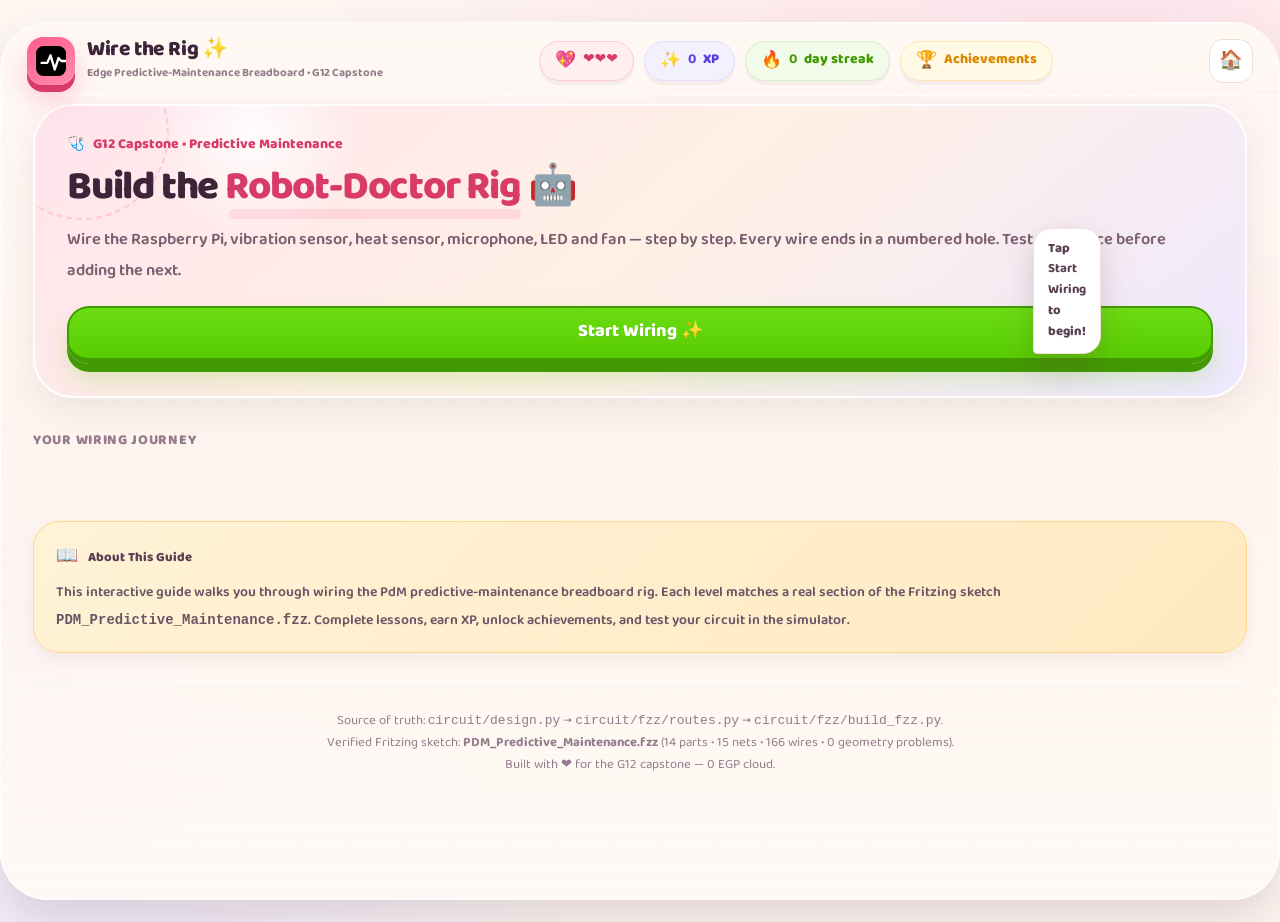
==== circuit/out/guide/index.html @ 57486520 "feat(docs): add complete interactive wiring guide project - circuit/out/guide/index.html - main HTML" ====
<!DOCTYPE html>
<html lang="en">
<head>
<meta charset="UTF-8">
<meta name="viewport" content="width=device-width, initial-scale=1.0">
<meta name="theme-color" content="#FFF8F3">
<title>✨ Wire the Robot-Doctor Rig — Interactive Guide</title>
<link rel="preconnect" href="https://fonts.googleapis.com">
<link rel="preconnect" href="https://fonts.gstatic.com" crossorigin>
<link href="https://fonts.googleapis.com/css2?family=Baloo+Bhaijaan+2:wght@500;600;700;800&display=swap" rel="stylesheet">
<link rel="stylesheet" href="styles.css">
</head>
<body>
  <div class="backdrop" aria-hidden="true"></div>
  <canvas id="fx" width="1500" height="900" aria-hidden="true"></canvas>
  <div id="toast" role="status" aria-live="polite"></div>

  <!-- ===== CELEBRATION ===== -->
  <div class="celebrate" id="celebrate">
    <div class="celebrate-card">
      <div class="big">🎉</div>
      <h2 id="celebrate-title">Level Complete!</h2>
      <p id="celebrate-msg">You nailed it, cutie 💖</p>
      <div class="xp-gain" id="celebrate-xp"><span class="em">✨</span><b id="celebrate-xp-text">+0 XP</b></div>
      <button class="btn rose wide" onclick="closeCelebration()">Next Level ➜</button>
    </div>
  </div>

  <!-- ===== MODAL ===== -->
  <div class="modal-backdrop" id="modal">
    <div class="modal">
      <h3 id="modal-title">Title</h3>
      <p id="modal-body">Body</p>
      <button class="btn rose wide" id="btn-modal-ok">Got it ✨</button>
    </div>
  </div>

  <div id="app">
    <div class="app">
      <!-- ===== TOPBAR ===== -->
      <div class="topbar">
        <div class="brand">
          <div class="brand-mark"><svg viewBox="0 0 64 64"><rect width="64" height="64" rx="16" fill="%23FF5C8A"/><path d="M12 36h12l7-16 9 30 8-24 6 6h9" fill="none" stroke="#fff" stroke-width="5" stroke-linecap="round" stroke-linejoin="round"/></svg></div>
          <div>
            <div class="brand-name">Wire the Rig <span style="font-weight:700">✨</span></div>
            <div class="brand-sub">Edge Predictive-Maintenance Breadboard • G12 Capstone</div>
          </div>
        </div>
        <div class="top-stats">
          <div class="chip rose"><span class="em">💖</span><b id="stat-hearts">❤❤❤</b></div>
          <div class="chip violet"><span class="em">✨</span><b id="stat-xp">0</b> XP</div>
          <div class="chip green"><span class="em">🔥</span><b id="stat-streak">0</b> day streak</div>
          <div class="chip amber" id="btn-achievements" onclick="showAchievementsModal()"><span class="em">🏆</span>Achievements</div>
        </div>
        <button class="icon-btn" onclick="showScreen('dashboard')" title="Dashboard">🏠</button>
      </div>

      <div class="content">
        <!-- ===== DASHBOARD ===== -->
        <section id="screen-dashboard" class="screen active">
          <section class="hero">
            <div class="hero-content">
              <div class="eyebrow"><span class="em">🩺</span> G12 Capstone • Predictive Maintenance</div>
              <h1>Build the <span class="hl">Robot-Doctor Rig</span> 🤖</h1>
              <p>Wire the Raspberry Pi, vibration sensor, heat sensor, microphone, LED and fan — step by step.
              Every wire ends in a numbered hole. Test each piece before adding the next.</p>
              <button class="btn primary wide" id="btn-start">Start Wiring ✨</button>
            </div>
            <div class="mascot-wrap">
              <img class="mascot" src="https://cdn-icons-png.flaticon.com/512/2976/2976652.png" alt="robot mascot" onerror="this.style.display='none'">
              <div class="mascot-bubble">Tap <b>Start Wiring</b> to begin!</div>
            </div>
          </section>

          <div class="path-wrap">
            <div class="path-title">Your Wiring Journey</div>
            <div class="path">
              <div class="path-steps" id="path"></div>
            </div>
          </div>

          <div class="love-note amber">
            <div class="k"><span class="em">📖</span>About This Guide</div>
            <p>This interactive guide walks you through wiring the PdM predictive-maintenance breadboard rig.
            Each level matches a real section of the Fritzing sketch <code>PDM_Predictive_Maintenance.fzz</code>.
            Complete lessons, earn XP, unlock achievements, and test your circuit in the simulator.</p>
          </div>
        </section>

        <!-- ===== LEVEL SCREEN ===== -->
        <section id="screen-level" class="screen">
          <button class="btn ghost" id="btn-back-dash" style="margin-bottom:18px">← Back to Dashboard</button>
          <div class="path-wrap" style="margin-bottom:10px">
            <div class="path-title">Level <span id="lv-num">1</span></div>
            <div class="path" style="padding:0">
              <div class="path-steps" style="justify-content:flex-start;max-width:none"></div>
            </div>
          </div>
          <div class="level-head" style="background:linear-gradient(135deg,var(--uc),var(--ucd))">
            <div class="level-head-top">
              <div class="level-num" id="lv-num">1</div>
              <div>
                <h2 id="lv-title">Level Title</h2>
                <p id="lv-sub">Level subtitle</p>
              </div>
              <div class="level-prog" id="lv-prog-text">0 / 0</div>
            </div>
            <div class="level-bar"><i id="lv-prog-bar" style="width:0%"></i></div>
          </div>
          <div class="level-body">
            <div>
              <div class="love-note" style="border-color:var(--uc);background:linear-gradient(135deg,color-mix(in srgb,var(--uc) 12%,#fff),#fff)">
                <div class="k"><span class="em" id="lv-icon">🔌</span><span id="lv-mascot">🔌</span> <span id="lv-title-inline">Level Title</span></div>
                <p id="lv-desc">Level description goes here.</p>
                <div class="chip-row" style="margin-top:10px">
                  <span class="pill rose">✨ <b id="lv-xp">40</b> XP</span>
                  <span class="pill violet">⏱ <b id="lv-est">10 min</b></span>
                </div>
              </div>
              <h3 style="margin:22px 0 10px;font-size:17px;font-weight:800;color:var(--ink-soft)">📚 Lessons</h3>
              <div id="lv-lessons"></div>
            </div>
            <div>
              <div class="photo-card">
                <div class="photo-media">
                  <img id="lv-part-photo" src="" alt="Level part" onerror="this.style.display='none';this.parentElement.querySelector('.photo-fallback').style.display='flex'">
                  <div class="photo-fallback"><div class="em" id="lv-part-emoji">🔧</div>Level artwork</div>
                </div>
                <div class="photo-cap" id="lv-part-cap">Level part</div>
                <div class="photo-desc" id="lv-part-desc">Wire this part in the lessons below.</div>
              </div>
              <div class="love-note green" style="margin-top:18px">
                <div class="k"><span class="em">🎯</span>Level Goal</div>
                <p>Complete all lessons in this level to unlock the next one and earn <b id="lv-goal-xp">40 XP</b>.</p>
              </div>
            </div>
          </div>
        </section>

        <!-- ===== LESSON SCREEN ===== -->
        <section id="screen-lesson" class="screen">
          <button class="btn ghost" id="btn-back-level" style="margin-bottom:18px">← Back to Level</button>
          <div class="hero" style="margin-bottom:0">
            <div class="hero-content">
              <div class="eyebrow"><span class="em">📖</span>Lesson</div>
              <h1 id="les-title">Lesson Title</h1>
              <p id="les-goal">Lesson goal</p>
              <div class="chip-row" style="margin-bottom:10px">
                <span class="pill" id="les-emoji" style="background:var(--rose-soft);color:var(--rose-dark)">📖 Lesson</span>
                <span class="pill green">✅ Checklist to finish</span>
              </div>
            </div>
          </div>
          <div class="level-body">
            <div>
              <div id="les-content"></div>
              <table class="wire">
                <thead>
                  <tr><th style="width:26%">From (Pin)</th><th style="width:24%">Net</th><th style="width:34%">Connects To</th><th style="width:16%">Wire Colour</th></tr>
                </thead>
                <tbody id="les-wires"></tbody>
              </table>
              <div id="les-tips" class="love-note rose" style="margin-top:18px"></div>
              <div class="checklist">
                <h4>✅ Lesson Checklist</h4>
                <div id="les-checklist"></div>
              </div>
              <div style="margin-top:18px">
                <button class="btn primary wide" onclick="markLessonComplete()">Finish Lesson ✨</button>
              </div>
            </div>
            <div>
              <div class="photo-card">
                <div class="photo-media">
                  <img id="les-part-photo" src="" alt="Part" onerror="this.style.display='none';this.parentElement.querySelector('.photo-fallback').style.display='flex'">
                  <div class="photo-fallback"><div class="em">🔧</div>Part artwork</div>
                </div>
                <div class="photo-cap" id="les-part-cap">Part</div>
                <div class="photo-desc" id="les-part-desc">Wire this part carefully.</div>
              </div>
              <div id="les-quiz" class="quiz-item" style="margin-top:20px"></div>
              <div id="les-simulator" class="sim-visual" style="margin-top:20px"></div>
            </div>
          </div>
        </section>

        <!-- ===== SIMULATOR SCREEN ===== -->
        <section id="screen-simulator" class="screen">
          <button class="btn ghost" id="btn-back-sim" style="margin-bottom:18px">← Back to Lesson</button>
          <div id="sim-content"></div>
        </section>

        <!-- ===== CELEBRATION SCREEN ===== -->
        <section id="screen-celebration" class="screen">
          <div class="celebrate-card" style="position:relative">
            <div class="big">🏆</div>
            <h2>All Levels Complete!</h2>
            <p>You've wired the entire Robot-Doctor Rig. Congratulations, engineer 💖</p>
            <div class="xp-gain"><span class="em">🏆</span><b>Rig Master</b> badge unlocked</div>
            <button class="btn green wide" onclick="showScreen('dashboard')">Back to Dashboard</button>
          </div>
        </section>

        <div class="foot">
          Source of truth: <code>circuit/design.py</code> → <code>circuit/fzz/routes.py</code> → <code>circuit/fzz/build_fzz.py</code>.<br>
          Verified Fritzing sketch: <b>PDM_Predictive_Maintenance.fzz</b> (14 parts • 15 nets • 166 wires • 0 geometry problems).<br>
          Built with ❤️ for the G12 capstone — 0 EGP cloud.
        </div>
      </div>
    </div>
  </div>

  <script src="content.js"></script>
  <script src="app.js"></script>
  <script src="app2.js"></script>
</body>
</html>
---- circuit/out/guide/styles.css ----
/*
 * ============================================================================
   PDM RIG WIRING GUIDE — STYLESHEET
   Girly Duolingo "إشارات الحب" aesthetic: pastel rose/violet/green,
   rounded everything, 3D buttons, confetti-ready, desktop-first.
   ============================================================================
*/

:root{
  --bg:#FFF8F3;
  --bg-deep:#FFEFE6;
  --ink:#3D2438;
  --ink-soft:#5A4052;
  --muted:#947C8C;
  --line:#F1DED5;
  --card:#FFFFFF;
  --rose:#FF5C8A;
  --rose-dark:#D93B69;
  --rose-soft:#FFE3EC;
  --violet:#7C5CFF;
  --violet-dark:#5B3FE0;
  --violet-soft:#EFEAFF;
  --green:#58CC02;
  --green-dark:#429A02;
  --green-soft:#EAFBDA;
  --amber:#FFB020;
  --amber-dark:#D98A00;
  --amber-soft:#FFF3D6;
  --sky:#38BDF8;
  --danger:#FF5A5A;
  --danger-soft:#FFECEC;
  --shadow:0 12px 34px rgba(82,42,63,.09);
  --shadow-soft:0 6px 18px rgba(82,42,63,.07);
  --shadow-hard:0 20px 50px rgba(82,42,63,.18);
  --radius:28px;
  --font:"Baloo Bhaijaan 2",system-ui,sans-serif;
  --mono:"Courier New",monospace;
  --nav-h:76px;
  --uc:var(--rose);
  --ucd:var(--rose-dark);
  --ue:🔌;
}

*{box-sizing:border-box;-webkit-tap-highlight-color:transparent}
html{scroll-behavior:smooth}
body{
  margin:0; min-height:100dvh;
  background:
    radial-gradient(1400px 800px at 85% -10%, #FFE3EC 0%, transparent 55%),
    radial-gradient(1000px 700px at 5% 110%, #EFEAFF 0%, transparent 55%),
    var(--bg);
  color:var(--ink); font-family:var(--font); font-size:16px;
  line-height:1.7; overflow-x:hidden;
}
body::before,body::after{
  content:"";position:fixed;z-index:0;border-radius:50%;filter:blur(8px);
  pointer-events:none;opacity:.5;
}
body::before{width:220px;height:220px;right:-90px;top:25%;background:radial-gradient(circle,#FFC7D9 0%,transparent 70%)}
body::after{width:300px;height:300px;left:-110px;bottom:15%;background:radial-gradient(circle,#D9D0FF 0%,transparent 70%)}
.backdrop{
  position:fixed;inset:0;z-index:0;pointer-events:none;
  background-image:radial-gradient(rgba(255,92,138,.12) 1.2px,transparent 1.2px);
  background-size:26px 26px;
  mask-image:linear-gradient(to bottom,transparent,#000 10%,#000 90%,transparent);
}
button,input{font-family:inherit}
button{cursor:pointer;border:0;background:none;color:inherit}
button:disabled{cursor:not-allowed;opacity:.5}
h1,h2,h3,h4,p{margin:0}
a{color:inherit;text-decoration:none}
::selection{background:var(--rose);color:#fff}
svg{display:block}
:focus-visible{outline:3px solid rgba(124,92,255,.5);outline-offset:3px;border-radius:14px}

/* ===== confetti canvas ===== */
canvas#fx{position:fixed;inset:0;z-index:60;pointer-events:none}

/* ===== app shell (desktop-centered) ===== */
#app{position:relative;z-index:1}
.app{
  position:relative; width:100%; max-width:1280px;
  min-height:calc(100dvh - 44px); margin:22px auto;
  background:linear-gradient(180deg,rgba(255,249,245,.7),rgba(255,244,238,.85) 45%,rgba(255,249,245,.95));
  border:1px solid rgba(255,255,255,.9);
  border-radius:48px; box-shadow:var(--shadow-hard);
  overflow:clip; padding-bottom:40px; display:flex; flex-direction:column;
}
@media(max-width:760px){
  .app{min-height:calc(100dvh - 22px);border-radius:32px;margin:11px auto}
}

/* ===== topbar ===== */
.topbar{
  position:sticky;top:0;z-index:45;
  display:flex;align-items:center;justify-content:space-between;gap:12px;
  padding:14px 26px 10px;
  background:linear-gradient(180deg,rgba(255,248,243,.97),rgba(255,248,243,.82) 70%,rgba(255,248,243,0));
  backdrop-filter:blur(16px); border-bottom:1px solid rgba(255,255,255,.6);
}
.brand{display:flex;align-items:center;gap:12px;min-width:0}
.brand-mark{
  width:48px;height:48px;border-radius:16px;flex:none;
  display:grid;place-items:center;
  background:linear-gradient(145deg,var(--rose),#FF8DAE);
  box-shadow:0 7px 0 var(--rose-dark),0 14px 24px rgba(255,92,138,.3);
}
.brand-mark svg{width:30px;height:30px}
.brand-name{font-family:var(--font);font-weight:800;font-size:21px;line-height:1.1;letter-spacing:-.4px}
.brand-sub{font-size:11.5px;color:var(--muted);font-weight:700;margin-top:2px}
.top-stats{display:flex;align-items:center;gap:10px}
.chip{
  display:inline-flex;align-items:center;gap:7px;
  height:40px;padding:0 15px;border-radius:99px;
  background:#fff;border:1.8px solid var(--line);
  font-size:14px;font-weight:800;color:var(--ink-soft);
  box-shadow:0 4px 0 rgba(82,42,63,.05);
}
.chip .em{font-size:17px;line-height:1}
.chip.rose{color:var(--rose-dark);border-color:#FFC7D9;background:#FFEFEE}
.chip.violet{color:var(--violet-dark);border-color:#E2DCFF;background:#F4F1FF}
.chip.green{color:var(--green-dark);border-color:#D9EBCB;background:#F2FBE9}
.chip.amber{color:var(--amber-dark);border-color:#FFE3B3;background:#FFF9E6}
.icon-btn{
  width:44px;height:44px;border-radius:14px;display:grid;place-items:center;
  background:#fff;border:1.8px solid var(--line);font-size:19px;
  transition:transform .15s,background .15s,box-shadow .15s;
}
.icon-btn:hover{background:var(--rose-soft)}
.icon-btn:active{transform:scale(.92)}

/* ===== content area ===== */
.content{padding:0 32px 60px;flex:1;overflow-y:auto}
.screen{display:none}
.screen.active{display:block;animation:fadeIn .5s ease both}
@keyframes fadeIn{from{opacity:0;transform:translateY(14px)}to{opacity:1;transform:none}}

/* ===== shared ===== */
.section-title{display:flex;align-items:center;justify-content:space-between;gap:14px;margin:28px 0 16px}
.section-title h2{font-family:var(--font);font-size:26px;font-weight:800;letter-spacing:-.6px}
.section-title .tiny{font-size:12.5px;color:var(--muted);font-weight:700}
.btn{
  position:relative;display:inline-flex;align-items:center;justify-content:center;gap:9px;
  min-height:58px;padding:0 26px;border-radius:22px;
  font-family:var(--font);font-size:18px;font-weight:800;line-height:1.2;
  background:#fff;color:var(--ink);
  border:2px solid var(--line);border-bottom-width:6px;
  transition:transform .12s,box-shadow .12s,filter .2s;user-select:none;
}
.btn:active{transform:translateY(5px);border-bottom-width:2px}
.btn.primary{
  background:linear-gradient(180deg,#6BDD12,var(--green));
  border-color:var(--green-dark);color:#fff;
  text-shadow:0 1px 0 rgba(0,0,0,.1);
  box-shadow:0 8px 0 var(--green-dark),0 15px 26px rgba(88,204,2,.22);
}
.btn.primary:active{box-shadow:0 4px 0 var(--green-dark)}
.btn.rose{
  background:linear-gradient(180deg,#FF7BA2,var(--rose));
  border-color:var(--rose-dark);color:#fff;
  box-shadow:0 8px 0 var(--rose-dark),0 15px 26px rgba(255,92,138,.22);
}
.btn.rose:active{box-shadow:0 4px 0 var(--rose-dark)}
.btn.violet{
  background:linear-gradient(180deg,#9A86FF,var(--violet));
  border-color:var(--violet-dark);color:#fff;
  box-shadow:0 8px 0 var(--violet-dark),0 15px 26px rgba(124,92,255,.22);
}
.btn.violet:active{box-shadow:0 4px 0 var(--violet-dark)}
.btn.green{
  background:linear-gradient(180deg,#8BE03F,var(--green));
  border-color:var(--green-dark);color:#fff;
  box-shadow:0 8px 0 var(--green-dark),0 15px 26px rgba(88,204,2,.22);
}
.btn.green:active{box-shadow:0 4px 0 var(--green-dark)}
.btn.ghost{background:#fff;border-color:var(--line);color:var(--ink-soft);box-shadow:0 5px 0 rgba(82,42,63,.06)}
.btn.ghost:active{box-shadow:0 2px 0 rgba(82,42,63,.06)}
.btn.wide{width:100%}
.btn[disabled]{opacity:.45;filter:grayscale(.3);pointer-events:none}
.btn .arrow{transition:transform .2s}
.btn:hover .arrow{transform:translateX(-5px)}
.pill{
  display:inline-flex;align-items:center;gap:7px;
  padding:5px 14px;border-radius:99px;
  font-size:12px;font-weight:800;letter-spacing:.4px;
}
.pill.rose{background:var(--rose-soft);color:var(--rose-dark)}
.pill.violet{background:var(--violet-soft);color:var(--violet-dark)}
.pill.green{background:var(--green-soft);color:var(--green-dark)}
.pill.amber{background:var(--amber-soft);color:var(--amber-dark)}
.pill.blue{background:#E3F8FE;color:#0E7C86}

/* ===== hero ===== */
.hero{
  position:relative;overflow:hidden;margin:8px 0 22px;padding:28px 32px 32px;
  border-radius:40px;
  background:
    radial-gradient(180px 180px at 18% 10%,rgba(255,255,255,.9),transparent 60%),
    linear-gradient(140deg,#FFE4ED 0%,#FFF0E5 50%,#EEE8FF 100%);
  border:2px solid rgba(255,255,255,.94);
  box-shadow:var(--shadow);
}
.hero::after{
  content:"";position:absolute;left:-40px;top:-60px;width:170px;height:170px;border-radius:50%;
  border:2px dashed rgba(255,92,138,.22);
}
.hero-content{position:relative;z-index:2}
.eyebrow{display:flex;align-items:center;gap:9px;font-size:14px;font-weight:800;color:var(--rose-dark);margin-bottom:8px}
.hero h1{font-family:var(--font);font-size:40px;line-height:1.18;font-weight:800;letter-spacing:-1.2px;margin:0 0 12px}
.hero h1 .hl{color:var(--rose-dark);position:relative;white-space:nowrap}
.hero h1 .hl::after{content:"";position:absolute;left:4px;right:0;bottom:4px;height:10px;border-radius:12px;background:rgba(255,92,138,.14);z-index:-1}
.hero p{font-size:16.5px;line-height:1.9;color:#7B5F70;font-weight:600;margin-bottom:18px}
.mascot-wrap{position:absolute;right:-6px;bottom:-10px;width:180px;z-index:3;filter:drop-shadow(0 16px 18px rgba(110,56,84,.15))}
.mascot{width:100%;height:auto;animation:floaty 5.5s ease-in-out infinite;transform-origin:50% 84%}
@keyframes floaty{0%,100%{transform:translateY(0) rotate(-1deg)}50%{transform:translateY(-12px) rotate(1deg)}}
.mascot-bubble{
  position:absolute;right:150px;bottom:52px;z-index:4;
  background:#fff;border:1.8px solid var(--line);border-radius:18px 18px 18px 4px;
  padding:10px 14px;font-size:13px;font-weight:800;color:var(--ink-soft);
  box-shadow:var(--shadow-soft);max-width:170px;line-height:1.6;
}
.mascot-bubble::after{content:"";position:absolute;right:-12px;top:26px;width:0;height:0;border:12px solid transparent;border-left-color:#fff;border-top-width:0}

/* ===== path / levels dashboard ===== */
.path-wrap{padding:10px 0 6px}
.path-title{font-size:14px;font-weight:800;color:var(--muted);letter-spacing:.7px;text-transform:uppercase;margin-bottom:10px}
.path{
  position:relative;padding:24px 8px 8px;display:flex;flex-direction:column;align-items:center;gap:8px
}
.path::before{
  content:"";position:absolute;top:40px;bottom:40px;left:50%;transform:translateX(-50%);
  border-left:3px dashed #EAD7CE;z-index:0;
}
.path-steps{display:flex;gap:0;justify-content:center;position:relative;z-index:1;width:100%;max-width:1100px}
.path-step{position:relative;display:flex;flex-direction:column;align-items:center;gap:10px;padding:8px 0;width:calc(100% / 5)}
.node{
  position:relative;width:72px;height:72px;border-radius:50%;display:grid;place-items:center;
  background:#fff;border:3.5px solid #EBD9D0;
  box-shadow:0 8px 0 #E3CCC2,0 14px 24px rgba(82,42,63,.08);
  font-size:30px;transition:transform .15s,box-shadow .15s;cursor:pointer;
}
.node:active{transform:translateY(5px) scale(.95);box-shadow:0 4px 0 #E3CCC2}
.node.done{background:linear-gradient(180deg,#EEFFE1,var(--green-soft));border-color:#BFE89D;
  box-shadow:0 8px 0 #B5DF92,0 14px 24px rgba(88,204,2,.12);font-size:28px}
.node.current{border-color:var(--rose);box-shadow:0 8px 0 var(--rose-dark),0 0 0 8px rgba(255,92,138,.16),0 16px 30px rgba(255,92,138,.16)}
.node.current::before{content:"";position:absolute;inset:-10px;border-radius:50%;border:2px solid rgba(255,92,138,.35);animation:pulseRing 2s ease-out infinite}
@keyframes pulseRing{0%{transform:scale(.9);opacity:.85}70%{transform:scale(1.2);opacity:0}100%{opacity:0}}
.node .badge-done{position:absolute;right:-5px;bottom:-4px;width:26px;height:26px;border-radius:50%;background:var(--green);color:#fff;
  display:grid;place-items:center;font-size:14px;border:3px solid #fff;font-weight:800}
.node-info{max-width:230px;transition:transform .15s;text-align:center}
.node-info strong{display:block;font-size:14px;font-weight:800;line-height:1.35;color:var(--ink)}
.node-info span{display:block;font-size:11px;color:var(--muted);font-weight:700;margin-top:3px}
.node-info .now{display:inline-flex;align-items:center;gap:5px;color:var(--rose-dark);font-size:10.5px;font-weight:800;margin-top:4px}
.path-step.done .node-info strong{color:var(--ink-soft)}

/* ===== love note ===== */
.love-note{
  position:relative;margin:20px 0 6px;padding:20px 22px 18px;border-radius:26px;
  background:#fff;border:1.8px solid var(--line);box-shadow:var(--shadow-soft)
}
.love-note.rose{background:linear-gradient(135deg,#FFE4ED,#FFEFEE);border-color:#FFC7D9}
.love-note.violet{background:linear-gradient(135deg,#EFEAFF,#F4F1FF);border-color:#E2DCFF}
.love-note.green{background:linear-gradient(135deg,#EAFBDA,#F2FBE9);border-color:#D9EBCB}
.love-note.amber{background:linear-gradient(135deg,#FFF3D6,#FFE9C2);border-color:#FFD98A}
.love-note .k{font-size:13px;font-weight:800;color:var(--ink-soft);margin-bottom:7px;display:flex;align-items:center;gap:10px}
.love-note .k .em{font-size:18px}
.love-note p{font-size:14px;line-height:1.9;color:#6A5567;font-weight:600;margin:0}

/* ===== level card ===== */
.level-card{
  background:var(--card);border-radius:38px;border:1.8px solid var(--line);
  box-shadow:var(--shadow);margin:26px 0;overflow:hidden;display:none
}
.level-card.current{display:block;animation:fadeIn .55s ease both}
.level-head{
  position:relative;overflow:hidden;padding:24px 28px 18px;color:#fff;
  box-shadow:0 9px 0 color-mix(in srgb,var(--ucd) 70%,#000 14%),0 18px 30px color-mix(in srgb,var(--uc) 20%,transparent)
}
.level-head::after{
  content:var(--ue);position:absolute;right:-18px;bottom:-36px;font-size:150px;opacity:.11;line-height:1;transform:rotate(-5deg)
}
.level-head-top{display:flex;align-items:center;gap:14px;position:relative;z-index:1;flex-wrap:wrap}
.level-num{width:46px;height:46px;border-radius:14px;flex:none;display:grid;place-items:center;
  background:rgba(255,255,255,.24);border:1px solid rgba(255,255,255,.32);font-family:var(--font);font-weight:800;font-size:18px}
.level-head h2{font-family:var(--font);font-size:25px;font-weight:800;line-height:1.28;letter-spacing:-.5px}
.level-head p{font-size:13px;color:rgba(255,255,255,.84);font-weight:600;margin-top:5px}
.level-prog{margin-inline-start:auto;font-size:12px;font-weight:800;background:rgba(255,255,255,.2);
  padding:6px 14px;border-radius:99px}
.level-bar{position:relative;height:11px;border-radius:99px;background:rgba(0,0,0,.14);margin-top:12px;overflow:hidden}
.level-bar i{display:block;height:100%;border-radius:99px;background:#fff;transition:width .7s ease;box-shadow:0 0 16px rgba(255,255,255,.7)}

.level-body{padding:26px 30px 26px;display:grid;grid-template-columns:1.25fr 1fr;gap:26px}
@media(max-width:1050px){.level-body{grid-template-columns:1fr}}

/* ===== lesson item ===== */
.lesson-item{
  display:flex;align-items:center;gap:16px;
  background:#F7F9FC;border:1.8px solid #E3E9EF;border-radius:20px;
  padding:14px 18px;margin-bottom:12px;cursor:pointer;transition:all .2s
}
.lesson-item:hover{border-color:var(--violet);background:#F4F1FF;transform:translateY(-2px)}
.lesson-item.done{border-color:var(--green-dark);background:var(--green-soft);color:var(--green-dark)}
.li-mascot{font-size:28px;flex:none}
.li-info{flex:1;min-width:0}
.li-title{font-weight:800;font-size:15px;color:var(--ink);margin-bottom:3px}
.li-goal{font-size:12.5px;color:var(--ink-soft);line-height:1.4}
.li-status{font-weight:800;font-size:13px;color:var(--muted)}
.lesson-item.done .li-status{color:var(--green-dark)}

/* ===== photo card ===== */
.photo-card{
  background:#fff;border:1.8px solid var(--line);border-radius:28px;overflow:hidden;box-shadow:var(--shadow-soft)
}
.photo-media{position:relative;aspect-ratio:4/3;background:#F4F7FA;overflow:hidden}
.photo-media img{width:100%;height:100%;object-fit:cover;display:block;transition:transform .5s}
.photo-media:hover img{transform:scale(1.04)}
.photo-fallback{
  width:100%;height:100%;display:flex;flex-direction:column;align-items:center;justify-content:center;
  gap:12px;color:var(--muted);font-size:1rem
}
.photo-fallback .em{font-size:48px}
.photo-cap{font-size:13px;color:var(--ink-soft);font-weight:800;padding:12px 18px 8px;text-align:center}
.photo-desc{font-size:12.5px;color:var(--muted);padding:0 18px 16px;text-align:center;line-height:1.7}

/* ===== wiring table ===== */
table.wire{width:100%;border-collapse:collapse;margin:16px 0;font-size:13.5px}
table.wire th{
  background:#F4F7FA;color:var(--muted);text-align:left;padding:12px 14px;
  border-bottom:3px solid var(--line);font-size:11.5px;font-weight:800;text-transform:uppercase;letter-spacing:.4px
}
table.wire td{padding:12px 14px;border-bottom:1px solid #F0F3F7;vertical-align:middle}
table.wire tr:hover{background:#FCFDFE}
table.wire tr.done{background:var(--green-soft)}
table.wire tr.done td{color:var(--ink-soft)}
.pin{font-weight:800;color:var(--violet-dark);font-family:var(--mono)}
.net{font-size:11.5px;font-weight:800;padding:3px 10px;border-radius:11px;display:inline-block}
.color-swatch{width:14px;height:14px;border-radius:6px;display:inline-block;margin-right:8px;vertical-align:middle;
  border:1px solid rgba(0,0,0,.12);box-shadow:0 1px 3px rgba(0,0,0,.08)}
.wire-color{font-family:var(--mono);font-size:12px;font-weight:800}
.why{font-size:12.5px;color:var(--ink-soft)}
.tag-part{font-size:11px;font-weight:800;color:var(--muted);text-transform:uppercase;letter-spacing:.4px}

/* ===== checklist ===== */
.checklist{margin:16px 0}
.checklist h4{margin:0 0 12px;font-size:14px;font-weight:800;text-transform:uppercase;letter-spacing:.5px;color:var(--muted)}
.check-item{
  display:flex;align-items:center;gap:14px;padding:12px 0;font-size:14px;
  border-bottom:1px dashed #F0F3F7;cursor:pointer;transition:opacity .15s
}
.check-item:last-child{border-bottom:none}
.check-item input{accent-color:var(--rose);width:22px;height:22px;flex-shrink:0;cursor:pointer}
.check-item .txt{flex:1}
.check-item.done .txt{text-decoration:line-through;color:var(--muted)}
.check-item .badge{font-size:11px;padding:3px 11px;border-radius:11px;background:#F4F7FA;color:var(--muted);white-space:nowrap;font-weight:800}
.check-item.done .badge{background:#D9F5DC;color:var(--green-dark)}

/* ===== quiz ===== */
.quiz-item{
  background:#fff;border:1.8px solid var(--line);border-radius:22px;padding:16px 20px;margin-bottom:14px
}
.q-question{font-weight:800;font-size:14.5px;color:var(--ink);margin-bottom:12px}
.q-options{display:flex;flex-wrap:wrap;gap:10px}
.q-opt{
  flex:1;min-width:120px;display:flex;align-items:center;justify-content:center;
  padding:14px 12px;border-radius:16px;background:#fff;border:1.8px solid var(--line);
  font-size:13.5px;font-weight:800;color:var(--ink);cursor:pointer;transition:all .2s
}
.q-opt:hover{border-color:var(--rose);background:#FFEFEE}
.q-opt.correct{border-color:var(--green-dark);background:var(--green-soft);color:var(--green-dark)}
.q-opt.wrong{border-color:var(--danger);background:var(--danger-soft);color:var(--danger)}
.q-opt:disabled{cursor:not-allowed}
.q-hint{font-size:12px;color:var(--muted);margin-top:8px;font-weight:700}
.quiz-none{font-size:13px;color:var(--muted);text-align:center;padding:20px}

/* ===== simulator ===== */
.sim-header{display:flex;align-items:center;justify-content:space-between;gap:16px;margin-bottom:14px}
.sim-title{font-weight:800;font-size:16px;color:var(--ink)}
.sim-status{font-size:13px;font-weight:800;color:var(--ink-soft)}
.sim-status.sim-success{color:var(--green-dark)}
.sim-visual{
  background:#F4F7FA;border:1.8px solid var(--line);border-radius:26px;padding:20px;
  display:flex;flex-direction:column;gap:18px;margin-bottom:16px
}
.sim-board{
  display:flex;gap:14px;flex-wrap:wrap;justify-content:center;align-items:flex-start
}
.sim-part{
  width:86px;height:86px;border-radius:20px;display:flex;align-items:center;justify-content:center;
  background:#fff;border:2px solid #DCE5EC;color:var(--ink);font-size:30px;
  box-shadow:0 4px 0 rgba(82,42,63,.05);transition:all .2s;cursor:pointer
}
.sim-part.sim-active{transform:scale(1.15);border-color:var(--rose);box-shadow:0 0 0 8px rgba(255,92,138,.2)}
.sim-readings{
  display:flex;flex-direction:column;gap:10px
}
.reading{display:flex;justify-content:space-between;padding:10px 16px;background:#fff;border-radius:14px;
  border:1.5px solid #E3E9EF;font-size:13.5px;font-weight:700}
.r-label{color:var(--ink-soft)}
.r-value{color:var(--ink);font-family:var(--mono)}
.sim-checks{display:flex;flex-wrap:wrap;gap:10px;margin-top:14px}
.sim-chip{
  display:flex;align-items:center;gap:9px;padding:10px 16px;border-radius:14px;
  background:#fff;border:1.8px solid var(--line);font-size:13px;font-weight:800;color:var(--ink);
  transition:all .2s
}
.sim-chip.sim-checked{border-color:var(--green-dark);background:var(--green-soft);color:var(--green-dark)}
.sim-chip.sim-unchecked{color:var(--muted)}
.sim-none{font-size:13px;color:var(--muted);text-align:center;padding:24px}

/* ===== toast ===== */
#toast{position:fixed;right:30px;bottom:30px;z-index:90;display:flex;flex-direction:column;gap:12px;pointer-events:none}
.toast{
  display:flex;align-items:center;gap:12px;background:#fff;border:1.8px solid var(--line);
  border-radius:18px;padding:12px 20px;box-shadow:0 12px 30px rgba(82,42,63,.16);
  animation:toastIn .4s ease;max-width:360px;pointer-events:auto
}
@keyframes toastIn{from{opacity:0;transform:translateY(24px) scale(.95)}to{opacity:1;transform:none}}
.toast .em{font-size:24px}
.toast b{font-weight:800;color:var(--ink)}
.toast span{font-size:13px;color:var(--ink-soft)}

/* ===== celebration ===== */
.celebrate{
  position:fixed;inset:0;z-index:100;display:none;flex-direction:column;align-items:center;justify-content:center;
  background:rgba(255,248,243,.93);backdrop-filter:blur(10px)
}
.celebrate-card{
  background:#fff;border:2.5px solid var(--line);border-radius:40px;padding:40px 48px;
  text-align:center;max-width:520px;width:90%;box-shadow:0 28px 70px rgba(82,42,63,.2)
}
.celebrate .big{font-size:80px;margin:16px 0}
.celebrate h2{font-family:var(--font);font-size:36px;font-weight:800;margin:8px 0 6px;letter-spacing:-.6px}
.celebrate p{font-size:17px;color:#7B5F70;font-weight:600;margin-bottom:26px}
.xp-gain{
  display:inline-flex;align-items:center;gap:10px;background:var(--green-soft);color:var(--green-dark);
  border:1.8px solid #BFE89D;border-radius:16px;padding:10px 22px;font-weight:800;display:inline-block;margin-bottom:28px
}
.xp-gain .em{font-size:24px}

/* ===== modal ===== */
.modal-backdrop{
  position:fixed;inset:0;z-index:110;background:rgba(61,36,56,.35);backdrop-filter:blur(6px);
  display:none;align-items:center;justify-content:center
}
.modal-backdrop.active{display:flex}
.modal{
  background:#fff;border:2px solid var(--line);border-radius:32px;padding:32px 40px;
  max-width:460px;width:88%;box-shadow:var(--shadow-hard);text-align:center;animation:fadeIn .4s ease
}
.modal h3{font-family:var(--font);font-size:24px;font-weight:800;margin-bottom:10px}
.modal p{font-size:15px;color:#6A5567;font-weight:600;line-height:1.8;margin-bottom:24px}

/* ===== footer ===== */
.foot{margin-top:34px;color:var(--muted);font-size:13px;border-top:1px solid #F0F3F7;padding:22px 0;text-align:center}

/* ===== misc ===== */
.hidden{display:none}
.grid2{display:grid;grid-template-columns:1fr 1fr;gap:22px}
@media(max-width:900px){.grid2{grid-template-columns:1fr}}
.chip-row{display:flex;gap:10px;flex-wrap:wrap;margin:10px 0 6px}
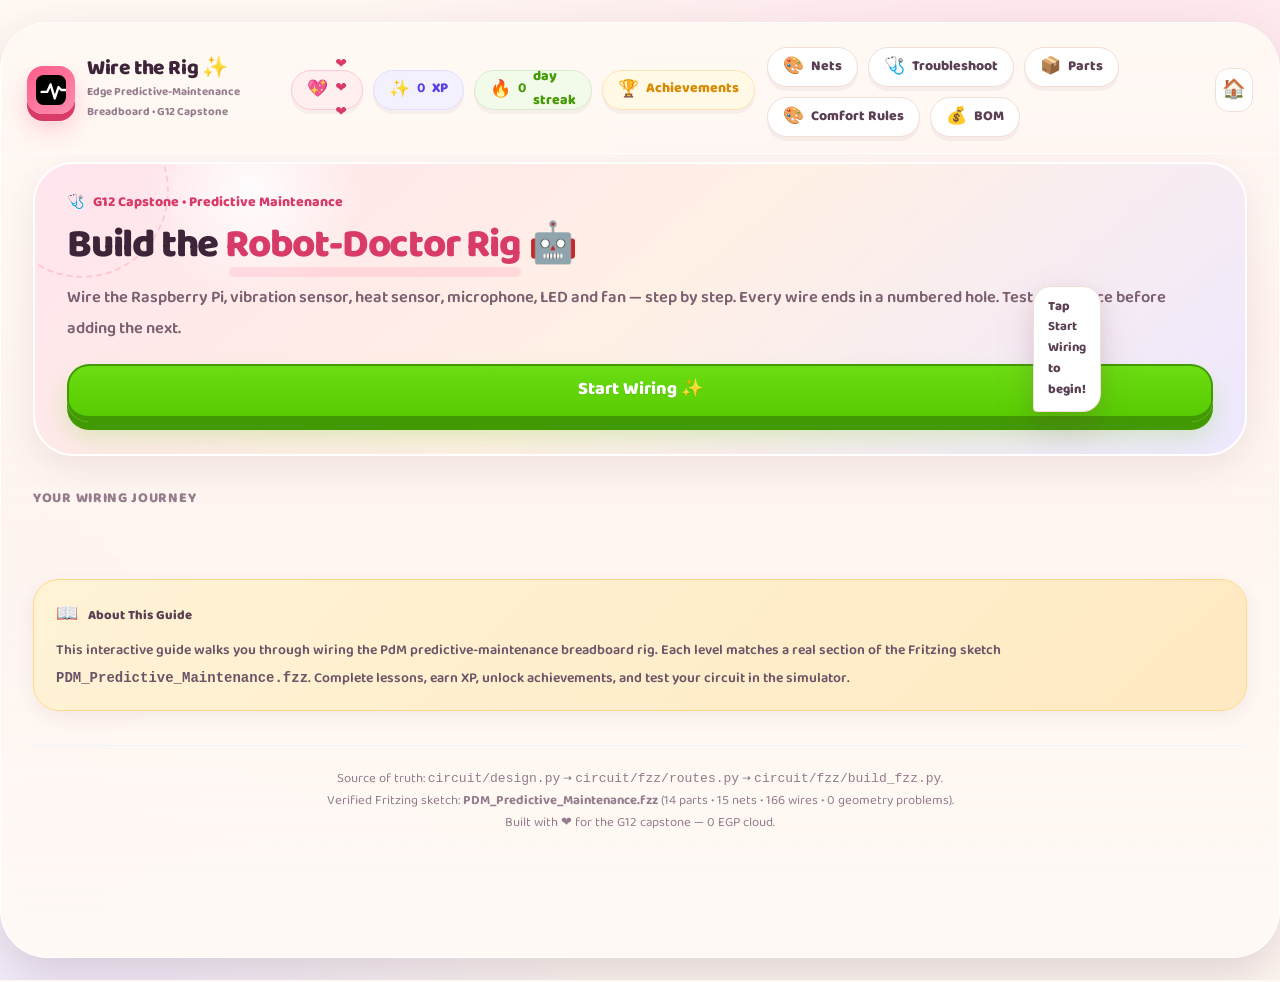
==== commit 6d3f0ce2: "feat(docs): expand interactive wiring guide to full project (~3,500 lines) - content.js: expanded to" ====
--- a/circuit/out/guide/index.html
+++ b/circuit/out/guide/index.html
@@ -52,6 +52,13 @@
           <div class="chip green"><span class="em">🔥</span><b id="stat-streak">0</b> day streak</div>
           <div class="chip amber" id="btn-achievements" onclick="showAchievementsModal()"><span class="em">🏆</span>Achievements</div>
         </div>
+        <div class="chip-row" style="margin-left:auto">
+          <button class="chip blue" onclick="showScreen('nets')"><span class="em">🎨</span>Nets</button>
+          <button class="chip blue" onclick="showScreen('troubleshooting')"><span class="em">🩺</span>Troubleshoot</button>
+          <button class="chip blue" onclick="showScreen('parts')"><span class="em">📦</span>Parts</button>
+          <button class="chip blue" onclick="showScreen('comfort')"><span class="em">🎨</span>Comfort Rules</button>
+          <button class="chip blue" onclick="showScreen('bom')"><span class="em">💰</span>BOM</button>
+        </div>
         <button class="icon-btn" onclick="showScreen('dashboard')" title="Dashboard">🏠</button>
       </div>
 
@@ -201,6 +208,73 @@
           </div>
         </section>
 
+        <!-- ===== NETS SCREEN ===== -->
+        <section id="screen-nets" class="screen">
+          <button class="btn ghost" onclick="showScreen('dashboard')" style="margin-bottom:18px">← Back to Dashboard</button>
+          <div id="nets-content"></div>
+        </section>
+
+        <!-- ===== TROUBLESHOOTING SCREEN ===== -->
+        <section id="screen-troubleshooting" class="screen">
+          <button class="btn ghost" onclick="showScreen('dashboard')" style="margin-bottom:18px">← Back to Dashboard</button>
+          <div id="troubleshooting-content"></div>
+        </section>
+
+        <!-- ===== PARTS SCREEN ===== -->
+        <section id="screen-parts" class="screen">
+          <button class="btn ghost" onclick="showScreen('dashboard')" style="margin-bottom:18px">← Back to Dashboard</button>
+          <div id="parts-content"></div>
+        </section>
+
+        <!-- ===== COMFORT SCREEN ===== -->
+        <section id="screen-comfort" class="screen">
+          <button class="btn ghost" onclick="showScreen('dashboard')" style="margin-bottom:18px">← Back to Dashboard</button>
+          <div id="comfort-content"></div>
+        </section>
+
+        <!-- ===== BOM SCREEN ===== -->
+        <section id="screen-bom" class="screen">
+          <button class="btn ghost" onclick="showScreen('dashboard')" style="margin-bottom:18px">← Back to Dashboard</button>
+          <div class="hero">
+            <div class="hero-content">
+              <div class="eyebrow"><span class="em">💰</span>Budget</div>
+              <h1>Signed Ceiling: <span class="hl" id="bom-ceiling">9,370</b> EGP</h1>
+              <p>Real quotes, real numbers. The MAX6675 is the only remaining allowance.</p>
+              <div class="grid2" style="margin-top:18px">
+                <div class="love-note green">
+                  <div class="k"><span class="em">✅</span>Planned Spend</div>
+                  <p><b id="bom-planned">9,368.25</b> EGP</p>
+                </div>
+                <div class="love-note rose">
+                  <div class="k"><span class="em">⚠️</span>Headroom</div>
+                  <p><b id="bom-headroom">1.75</b> EGP</p>
+                </div>
+              </div>
+            </div>
+          </div>
+          <div class="level-body">
+            <div>
+              <table class="wire">
+                <thead>
+                  <tr><th>Item</th><th style="width:14%">EGP</th><th style="width:20%">Source</th></tr>
+                </thead>
+                <tbody id="bom-table"></tbody>
+              </table>
+            </div>
+            <div>
+              <div class="love-note amber" style="margin-top:10px">
+                <div class="k"><span class="em">📋</span>MAX6675 Allowance</div>
+                <p id="bom-note">The MAX6675 is an allowance — must be quoted ≤201.75 EGP or buy in person (−220 shipping).</p>
+                <div class="chip-row" style="margin-top:10px">
+                  <span class="pill rose">Allowance: <b id="bom-allowance">200</b> EGP</span>
+                  <span class="pill violet">Max quote: <b id="bom-maxquote">201.75</b> EGP</span>
+                  <span class="pill green">Real quotes: <b id="bom-quotes">8,888.25</b> EGP</span>
+                </div>
+              </div>
+            </div>
+          </div>
+        </section>
+
         <div class="foot">
           Source of truth: <code>circuit/design.py</code> → <code>circuit/fzz/routes.py</code> → <code>circuit/fzz/build_fzz.py</code>.<br>
           Verified Fritzing sketch: <b>PDM_Predictive_Maintenance.fzz</b> (14 parts • 15 nets • 166 wires • 0 geometry problems).<br>
